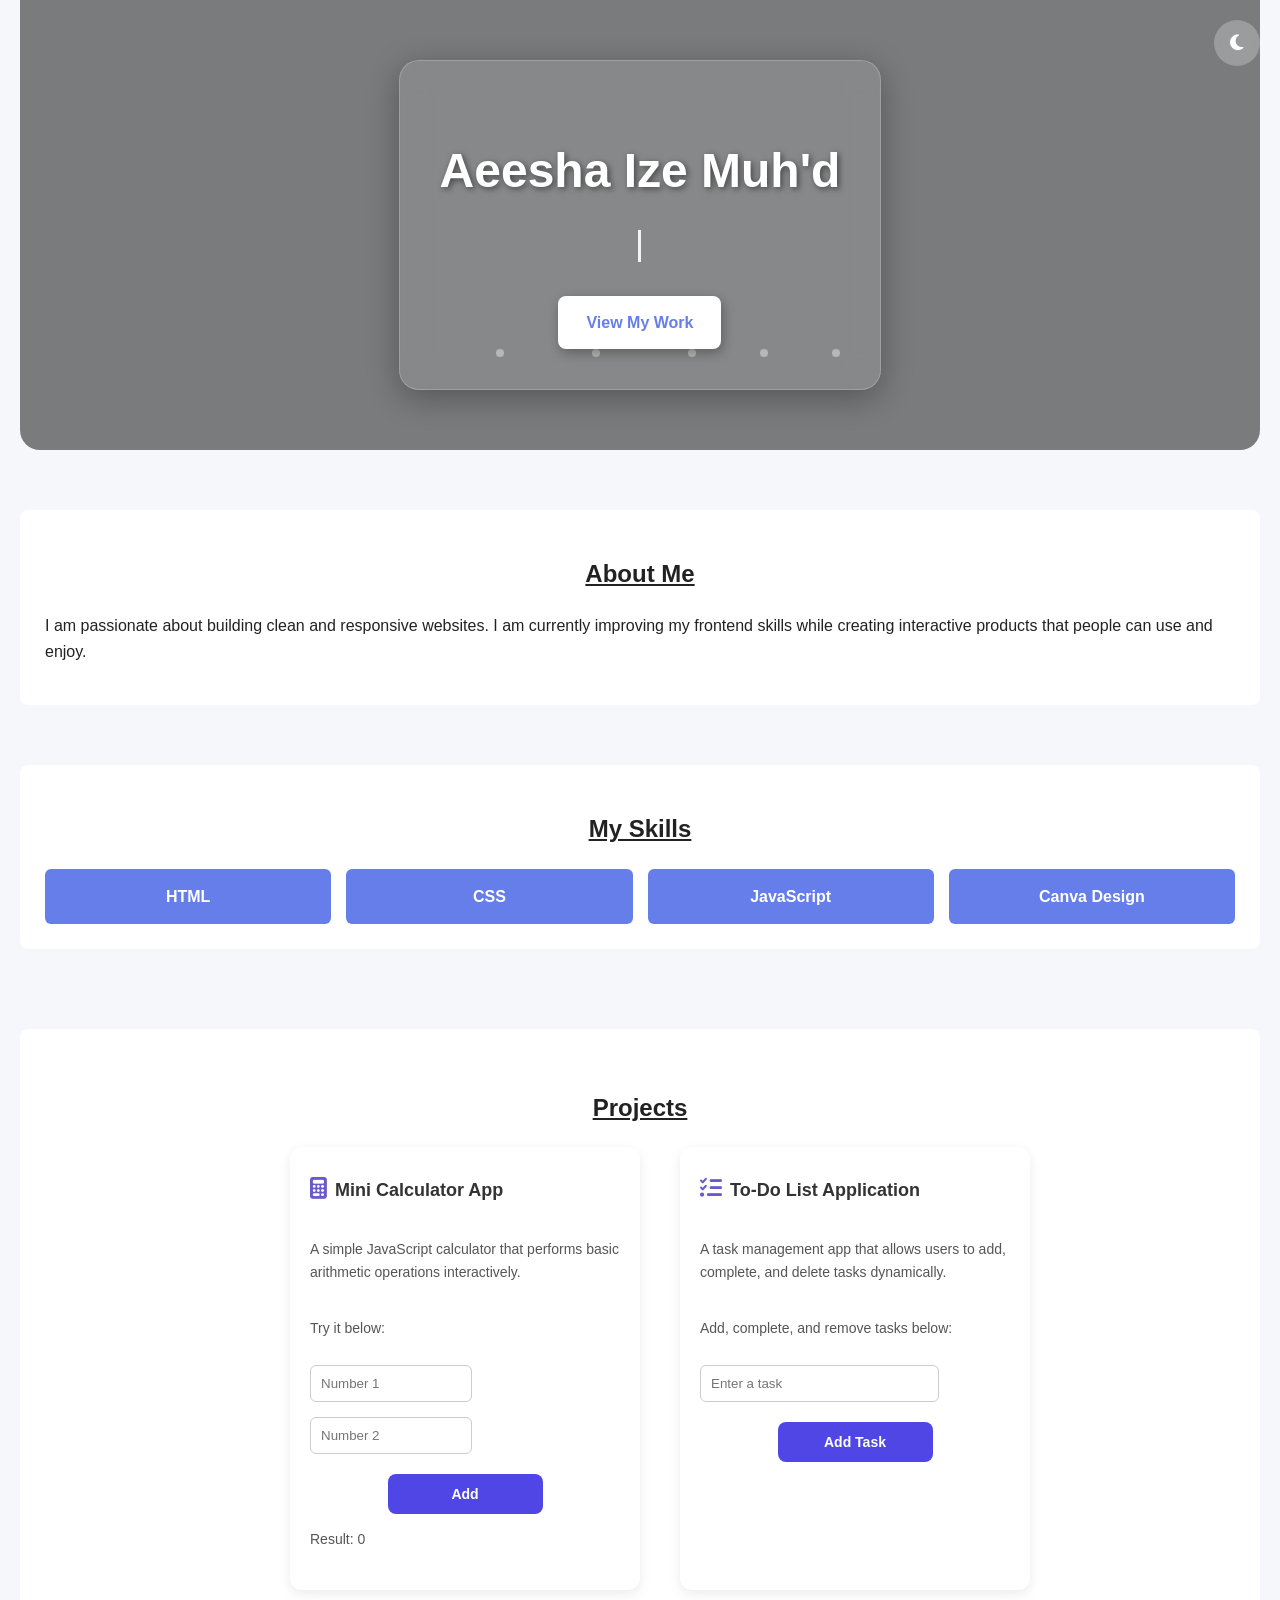
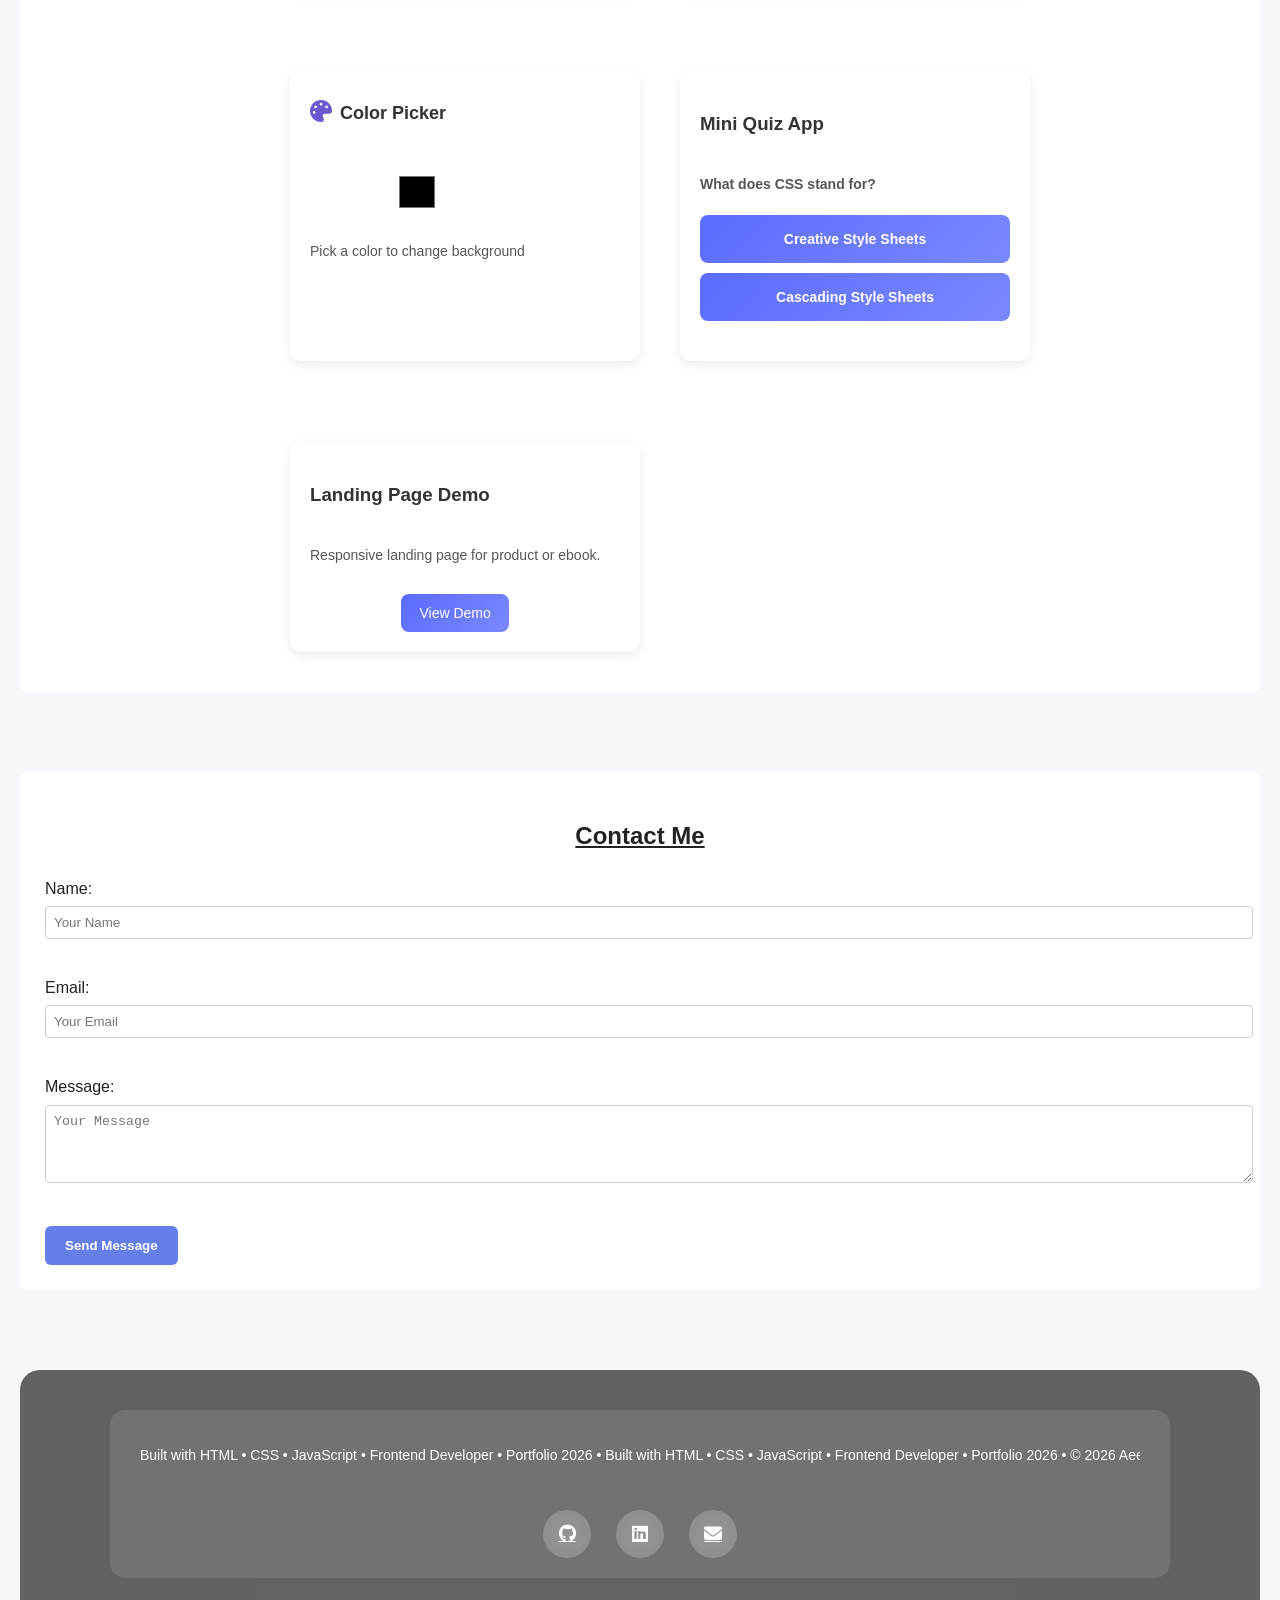
==== index.html @ 310973ae "Add files via upload" ====
<!DOCTYPE html>
<html lang="en">
<head>
    <meta charset="UTF-8">
    <title>Aeesha Ize Muh'd | Frontend Developer</title>
<link rel="stylesheet" href="style.css">
    <link rel="stylesheet" href="https://cdnjs.cloudflare.com/ajax/libs/font-awesome/6.5.0/css/all.min.css">
    <link rel="bg" href="header-bg.jpg">
</head>
<body>

    <!-- HERO HEADER 
    <header>
        <h1>Aeesha Ize Muh'd</h1>
        <p class="tagline">Frontend Developer | Building Interactive & Modern Web Apps</p>
        <a href="#projects" class="cta-button">View My Work</a>
    </header> -->
<!-- HERO HEADER -->
<header>
    <button id="darkToggle" class="dark-toggle" aria-label="Toggle dark mode">
  <i class="fas fa-moon"></i>
</button>
    
    <div class="glass-card">
    <div class="header-content">
        <h1>Aeesha Ize Muh'd</h1>
        <p class="tagline">
            <span class="typing">Frontend Developer | Building Interactive & Modern Web Apps</span>
            <!-- Frontend Developer | Building Interactive & Modern Web Apps
         -->
        </p>
        <a href="#projects" class="cta-button">View My Work</a>
    </div>
    <div class="particles">
  <span></span>
  <span></span>
  <span></span>
  <span></span>
  <span></span>
</div>
</div>
</header>

    <!-- ABOUT SECTION -->
    <section id="about">
        <h2>About Me</h2>
        <p>
     I am passionate about building clean and responsive websites. 
            I am currently improving my frontend skills while creating interactive products that people can use and enjoy.
        </p>
    </section>

    <!-- SKILLS SECTION -->
    <section id="skills">
        <h2>My Skills</h2>
        <div class="skills-container">
            <div class="skill-card">HTML</div>
            <div class="skill-card">CSS</div>
            <div class="skill-card">JavaScript</div>
            <div class="skill-card">Canva Design</div>
        </div>
    </section>

    <!-- PROJECTS SECTION -->
    <section id="projects">
        <h2>Projects</h2>
        <div class="projects-container">
            <div class="project-card" id="calculator-project">
   <div class="project-title"> <i class="fas fa-calculator project-icon"></i>
    <h3>Mini Calculator App</h3>
    </div>
    <p>A simple JavaScript calculator that performs basic arithmetic operations interactively.</p>
    <p>Try it below:</p>
    
    <input type="number" id="num1" placeholder="Number 1">
    <input type="number" id="num2" placeholder="Number 2">
    <button onclick="calculate()">Add</button>
    <p>Result: <span id="result">0</span></p>
</div>
              <!--  <h3>Mini Calculator</h3>
                <p>Interactive calculator built with HTML, CSS & JS.</p> -->
            
            <!-- To-Do List Placeholder -->
            <!-- To-Do List -->
<div class="project-card" id="todo-project">
     <div class="project-title"><i class="fas fa-list-check project-icon"></i>
   
    <h3>To-Do List Application</h3>
    </div>
     <p>A task management app that allows users to add, complete, and delete tasks dynamically.</p>
     <p>Add, complete, and remove tasks below:</p>
    <input type="text" id="todo-input" placeholder="Enter a task">
    <button onclick="addTask()">Add Task</button>

    <ul id="todo-list"></ul>
</div>
           
            <!-- Color Picker Placeholder -->
            <div class="project-card" id="colorpicker-project">
                <div class="project-title">  <i class="fas fa-palette project-icon"></i>
                <h3>Color Picker</h3>
                </div>
             <div class="color-picker-box">
    <input type="color" id="colorPicker" />
    <p class="color-text">Pick a color to change background</p>
</div>
               
            </div>
            <!-- Mini Quiz Placeholder -->
            <div class="project-card" id="quiz-project">
                <h3>Mini Quiz App</h3>
                <div class="quiz-box">
    <p class="quiz-question">What does CSS stand for?</p>

    <button class="quiz-btn" onclick="checkQuiz(false)">
        Creative Style Sheets
    </button>

    <button class="quiz-btn" onclick="checkQuiz(true)">
        Cascading Style Sheets
    </button>

    <p id="quizResult" class="quiz-result"></p>
</div>
            </div>
            
            <div class="project-card">
                <h3>Landing Page Demo</h3>
              <div class="landing-demo">
    <p>Responsive landing page for product or ebook.</p>

    <a href="ebook-demo.html" class="view-demo-btn">
        View Demo
    </a>
</div>
                
            </div>
        </div>
    </section>

   <!-- CONTACT SECTION  -->
    <section id="contact">
        <h2>Contact Me</h2>
        <form>
            <label>Name:</label><br>
            <input type="text" placeholder="Your Name"><br><br>

            <label>Email:</label><br>
            <input type="email" placeholder="Your Email"><br><br>

            <label>Message:</label><br>
            <textarea rows="4" cols="30" placeholder="Your Message"></textarea><br><br>

            <button type="submit">Send Message</button>
        </form>
    </section> 
    
  
</section>
    
<script>
function calculate() {
    const num1 = parseFloat(document.getElementById('num1').value) || 0;
    const num2 = parseFloat(document.getElementById('num2').value) || 0;
    const result = num1 + num2;
    document.getElementById('result').textContent = result;
}
</script>

<script>
    
    
   // To-Do List
    function addTask() {
        const input = document.getElementById('todo-input');
        const taskText = input.value.trim();
        if (taskText === "") return;

        const li = document.createElement('li');
        li.textContent = taskText;


        // Add complete/remove functionality
        li.addEventListener('click', function() {
            li.classList.toggle('completed');
        });

        li.addEventListener('dblclick', function() {
            li.remove();
        });

        document.getElementById('todo-list').appendChild(li);
        input.value = "";
} 

const colorPicker = document.getElementById("colorPicker");

if (colorPicker) {
    colorPicker.addEventListener("input", function () {
        document.body.style.background = this.value;
    });
}
function checkQuiz(isCorrect) {
    const result = document.getElementById("quizResult");

    if (isCorrect) {
        result.textContent = "✅ Correct!";
        result.style.color = "green";
    } else {
        result.textContent = "❌ Try again!";
        result.style.color = "red";
    }
}


const toggle = document.getElementById("darkToggle");
const icon = toggle.querySelector("i");

// ✅ 1. Load saved theme
const savedTheme = localStorage.getItem("theme");

if (savedTheme === "dark") {
  document.body.classList.add("dark");
  icon.classList.replace("fa-moon", "fa-sun");
}

// ✅ 2. Auto-detect system theme (first visit only)
if (!savedTheme) {
  const prefersDark = window.matchMedia("(prefers-color-scheme: dark)").matches;
  if (prefersDark) {
    document.body.classList.add("dark");
    icon.classList.replace("fa-moon", "fa-sun");
  }
}

// ✅ 3. Toggle on click
toggle.addEventListener("click", () => {
  document.body.classList.toggle("dark");

  const isDark = document.body.classList.contains("dark");

  // switch icon
  icon.classList.toggle("fa-sun", isDark);
  icon.classList.toggle("fa-moon", !isDark);

  // save preference
  localStorage.setItem("theme", isDark ? "dark" : "light");
});

// === Scroll reveal for project cards ===
const cards = document.querySelectorAll(".project-card");

const observer = new IntersectionObserver(
  (entries) => {
    entries.forEach((entry) => {
      if (entry.isIntersecting) {
        entry.target.classList.add("show");
      }
    });
  },
  {
    threshold: 0.2,
  }
);

cards.forEach((card) => observer.observe(card));

cards.forEach((card, index) => {
  card.style.transitionDelay = `${index * 0.12}s`;
});

// === Scroll reveal for skills ===
const skills = document.querySelectorAll(".skill-card");

const skillObserver = new IntersectionObserver(
  (entries) => {
    entries.forEach((entry) => {
      if (entry.isIntersecting) {
        entry.target.classList.add("show");
      }
    });
  },
  { threshold: 0.2 }
);

skills.forEach((skill) => skillObserver.observe(skill));
</script>

<footer>
  <div class="footer-content">
      <div class="footer-marquee">
  <div class="footer-track">
   <p> Built with HTML • CSS • JavaScript • Frontend Developer • Portfolio 2026 • 
    Built with HTML • CSS • JavaScript • Frontend Developer • Portfolio 2026 •
     © 2026 Aeesha Ize. All rights reserved.</p>
    </div> 
    </div>

   <!--  <div class="social-links">
      <a href="#">GitHub</a>
      <a href="#">LinkedIn</a>
      <a href="#">Email</a>
    </div> -->
    <div class="footer-icons">
      <a href="https://github.com/Ayoosh-Tech"><i class="fab fa-github"></i></a>
      <a href="https://www.linkedin.com/in/ayoosh-tech"><i class="fab fa-linkedin"></i></a>
      <a href="mailto: izeaishat@gmail.com"><i class="fas fa-envelope"></i></a>
    </div>
  </div>
</footer>
</body>
</html>
---- style.css ----
/* BODY & GENERAL */
:root {
  --bg: #f5f7fa;
  --card-bg: #ffffff;
  --text: #222;
  --primary: #6a5acd;
}

body.dark {
  --bg: #0f172a;
  --card-bg: #1e293b;
  --text: #e5e7eb;
}

body {
    font-family: Arial, sans-serif;
    margin: 0;
    padding: 0 20px;
    background-color:#f5f7fa;
    line-height: 1.6;
    background: var(--bg);
    color: var(--text);
    transition: background 0.35s ease, color 0.35s ease;
}

/* HEADER 
header {
    text-align: center;
    padding: 50px 0;
    background: linear-gradient(to right, #667eea, #764ba2);
    color: white;
}
*/
/*
header h1 {
    font-size: 36px;
    margin-bottom: 10px;
}
*/
/*
.tagline {
    font-size: 18px;
    opacity: 0.9;
    margin-bottom: 20px;
}*/
/*
.cta-button {
    display: inline-block;
    padding: 12px 25px;
    background-color: #fff;
    color: #667eea;
    text-decoration: none;
    border-radius: 6px;
    font-weight: bold;
}*/
/*
.cta-button:hover {
    background-color: #e0e0ff;
}*/

/* HERO HEADER - Modern & Professional */
header {
    position: relative;
    width: 100%;
    height: 450px;
    /*background: linear-gradient(135deg, #6a5acd, #7b68ee);*/
   /* background: linear-gradient(135deg, #667eea, #764ba2, #667eea, #764ba2);*/
    display: flex;
    justify-content: center;
    align-items: center;
    text-align: center;
    color: white;
    overflow: hidden;
    /*animation: gradientBG 15s ease infinite;*/
    border-radius: 0 0 20px 20px;
    background-image: url("header-bg.jpg");
  background-size: cover;        /* fills screen */
  background-position: center;   /* centers image */
  background-repeat: no-repeat;  /* no repeating */
 /* background-attachment: fixed;   stays still when scrolling */
}


header::after {
    content: "";
    position: absolute;
    top: 0; left: 0;
    width: 100%;
    height: 100%;
    background: rgba(0,0,0,0.5); /* dark overlay */
    z-index: 0;
}

.header-content {
    position: relative;
    z-index: 1;
    animation: fadeInUp 1.5s ease forwards;
  opacity: 0;
}

@keyframes fadeInUp {
  from {
    opacity: 0;
    transform: translateY(40px);
  }
  to {
    opacity: 1;
    transform: translateY(0);
  }
}

header h1 {
    font-size: 48px;
    margin-bottom: 15px;
    text-shadow: 2px 2px 6px rgba(0,0,0,0.5);
}

header .tagline {
    font-size: 20px;
    margin-bottom: 25px;
    opacity: 0.9;
}

header .cta-button {
    display: inline-block;
    padding: 14px 28px;
    background-color: #fff;
    color: #667eea;
    text-decoration: none;
    border-radius: 8px;
    font-weight: bold;
    box-shadow: 2px 4px 12px rgba(0,0,0,0.3);
    transition: all 0.3s;
}

header .cta-button:hover {
    background-color: #e0e0ff;
    transform: translateY(-3px);
}

/* Animated Gradient Background 
@keyframes gradientBG {
    0% { background-position: 0% 50%; }
    50% { background-position: 100% 50%; }
    100% { background-position: 0% 50%; }
}*/

/* RESPONSIVE */
@media (max-width: 768px) {
    header {
        height: 350px;
        padding: 0 15px;
    }

    header h1 {
        font-size: 36px;
    }

    header .tagline {
        font-size: 16px;
    }

    header .cta-button {
        padding: 12px 20px;
    }
}

.particles span {
  position: absolute;
  display: block;
  width: 8px;
  height: 8px;
  background: white;
  opacity: 0.4;
  border-radius: 50%;
  animation: float 10s linear infinite;
}

.particles span:nth-child(1) {
  left: 20%;
  animation-duration: 12s;
}
.particles span:nth-child(2) {
  left: 40%;
  animation-duration: 8s;
}
.particles span:nth-child(3) {
  left: 60%;
  animation-duration: 15s;
}
.particles span:nth-child(4) {
  left: 75%;
  animation-duration: 10s;
}
.particles span:nth-child(5) {
  left: 90%;
  animation-duration: 13s;
}

@keyframes float {
  0% {
    bottom: -10px;
    transform: translateX(0);
  }
  100% {
    bottom: 500px;
    transform: translateX(50px);
  }
}

/* .typing::after {
  content: "Frontend Developer | Building Interactive & Modern Web Apps";
  animation: typing 4s steps(45) 1 forwards;
  white-space: nowrap;
  overflow: hidden;
  border-right: 3px solid white;
}

@keyframes typing {
  from {
    width: 0;
  }
  to {
    width: 100%;
  }
}*/
 
/* .typing {
  display: inline-block;
  overflow: hidden;
  border-right: 3px solid white;
  animation: blink 0.8s infinite;
}

@keyframes blink {
  50% {
    border-color: transparent;
  }
} */

.typing {
  display: inline-block;
  overflow: hidden;
  white-space: nowrap;
  border-right: 3px solid white;
  width: 0;
  animation: typing 8s steps(45, end) infinite, blink 2s infinite;
}

/*@keyframes typing {
  from {
    width: 0;
  }
  to {
    width: 100%;
  }
}*/

@keyframes typing {
  0% {
    width: 0;
  }

  40% {
    width: 100%;
  }

  60% {
    width: 100%;
  }

  100% {
    width: 0;
  }
}

@keyframes blink {
  50% {
    border-color: transparent;
  }
}

.glass-card {
  position: relative;
  z-index: 1;
  padding: 40px;
  border-radius: 20px;
  backdrop-filter: blur(15px);
  background: rgba(255, 255, 255, 0.1);
  border: 1px solid rgba(255, 255, 255, 0.2);
  box-shadow: 0 8px 32px rgba(0, 0, 0, 0.3);
}

/* SECTIONS */
section {
    background: white;
    padding: 25px;
    margin-bottom: 20px;
    border-radius: 8px;
    margin: 60px 0;
}
section,
.project-card {
  background: var(--card-bg);
  transition: background 0.35s ease;
}

/* SKILLS */
.skills-container {
    display: flex;
    flex-wrap: wrap;
    gap: 15px;
}

.skill-card {
    flex: 1 1 120px;
    background-color: #667eea;
    color: white;
    text-align: center;
    padding: 15px;
    border-radius: 6px;
    font-weight: bold;
}

/* PROJECTS */
#projects {
  margin: 80px 0;
  text-align: center;
  padding: 40px 20px;
}

.projects h2 {
  font-size: 28px;
  margin-bottom: 50px;
  color: #333;
}
 h2{
     text-decoration: underline;
 }
/* Grid Layout */
.projects-container {
  display: grid;
  grid-template-columns: repeat(2, 1fr);
  gap: 80px;
  max-width: 700px;
  margin: 0 auto;
}

/* Tablet and above View */
@media (max-width: 768px) {
  .projects-container {
    grid-template-columns: 1fr;
    gap: 80px;
  }
}

.project-card {
    display: flex;
    flex-direction: column;
    align-items: flex-start;
    justify-content: flex-start;
    background-color: #ffffff;
    border-radius: 12px;
    box-shadow: 0 4px 12px     rgba(0,0,0,0.08);
    padding: 20px;
    text-align: left;
    width: 100%;
}

.project-card:hover {
    transform: translateY(-10px);
}
.project-icon {
  font-size: 30px;
  color: #6a5acd;
  margin-bottom: 15px;
}

.project-card h3 {
  color: #333;
  margin-bottom: 10px;
}

.project-card p {
  font-size: 14px;
  color: #555;
  margin-bottom: 20px;
}

/* Center only icon, title and button */
/*.project-title,*/
.project-icon,
.project-card button{
    align-self: center;
    text-align: center;
}

#projects .project-card button {
  display: block;
  background-color: #4f46e5;
  color: white;
  padding: 10px;
  font-weight: 600;
  font-size: 14px;
  border: none;
  border-radius: 8px;
  cursor: pointer;
  transition: 0.3s ease;
  width: 50%;
  height: 40px;
  margin-top: 10px;
}

.project-card button:hover {
  background-color: #4338ca;
  transform: translateY(-2px);
  opacity: 0.9;
}

.project-card input {
  width: 100%;
  padding: 10px;
  margin-bottom: 10px;
  border-radius: 6px;
  border: 1px solid #ccc;
}

.project-card:nth-child(1) {
  animation-delay: 0.2s;
}

.project-card:nth-child(2) {
  animation-delay: 0.4s;
}

.project-card:nth-child(3) {
  animation-delay: 0.6s;
}

@keyframes fadeUp {
  to {
    opacity: 1;
    transform: translateY(0);
  }
}

.project-title {
  display: flex;
  align-items: center;
  justify-content: center;
  gap: 8px;
  margin-bottom: 10px;
}

.project-title i {
  color: #6a5acd;
  font-size: 22px;
  padding-top: 10px;
}

.project-title h3 {
  margin: 0;
  font-size: 18px;
}


/* CONTACT FORM */
input, textarea {
    width: 100%;
    padding: 8px;
    margin-top: 5px;
    margin-bottom: 10px;
    border-radius: 4px;
    border: 1px solid #ccc;
}

button {
    padding: 12px 20px;
    border: none;
    background-color: #667eea;
    color: white;
    border-radius: 6px;
    cursor: pointer;
    font-weight: bold;
}

/*button:hover {
    background-color: #5563c1;*/
  button:hover {
  background-color: #4338ca;
  transform: scale(1.05);
  transition: 0.3s ease;
}


/* RESPONSIVE */
@media (max-width: 768px) {
    .skills-container, .projects-container {
        flex-direction: column;
    }
}
#calculator-project input {
    width: 45%;
    margin-right: 5%;
}

#calculator-project button {
    width: 50%;
    margin-top: 10px;
}
h2{
    text-align: center;
}
/* TO-DO LIST */
#todo-project input {
    width: 70%;
    margin-right: 5px;
}


#todo-list {
    list-style: none;
    padding: 0;
    margin-top: 15px;
}

/*#todo-list li {
    display: flex;
    justify-content: space-between;
    align-items: center;
    background-color: #5563c1;
    padding: 10px 15px;
    margin: 10px auto;
    border-radius: 8px;
    width: 100%;
    max-width: 150px;
    color: white;
}*/
/*#todo-list li {
    background-color: #5563c1;
    color: white;
    padding-bottom: 10px;
    margin-bottom: 8px;
    border-radius: 6px;
    cursor: pointer;
    transition: background-color 0.3s;
    width: 100%;
}*/

/*#todo-list li {
    background-color: #667eea;
    padding: 6px 10px;
    margin: 6px auto;
    border-radius: 6px;
    width: fit-content;
    max-width: 300px;
    font-size: 13px;
    color: white;
}*/

#todo-list li {
    display: inline-block;
    background-color: #667eea;
    padding: 8px 14px;
    margin: 6px 0;
    border-radius: 20px;
    font-size: 14px;
    color: white;
}

#todo-list li:hover {
    background-color: #4451a1;
}

#todo-list li.completed {
    text-decoration: line-through;
    opacity: 0.7;
    background-color: #667eea;
}
/*
footer {
    background: #111827;
    color: white;
    padding: 25px 20px;
    margin-top: 80px;
}

.footer-content {
    max-width: 1000px;
    margin: auto;
    display: flex;
    justify-content: space-between;
    align-items: center;
    flex-wrap: wrap;
}

.footer-content p {
    font-size: 14px;
}

.social-links a {
    color: #9ca3af;
    text-decoration: none;
    margin-left: 15px;
    font-size: 14px;
    transition: 0.3s;
}

.social-links a:hover {
    color: white;
}
.footer-content {
    text-align: center;
}

.social-links {
    margin-top: 10px;
}*/


/*footer {
    background: #111827;
    color: white;
    padding: 30px 20px;
    margin-top: 80px;
}

.footer-content {
    max-width: 1000px;
    margin: auto;
    display: flex;
    justify-content: space-between;
    align-items: center;
    flex-wrap: wrap;
}

.footer-content p {
    font-size: 14px;
}*/

footer {
    position: relative;
    background: url("header-bg.jpg") center/cover no-repeat;
    padding: 40px 20px;
    margin-top: 80px;
    color: white;
    border-radius: 20px 20px 0 0;
}

/* Dark overlay */
footer::before {
    content: "";
    position: absolute;
    inset: 0;
    background: rgba(0, 0, 0, 0.6);
    border-radius: 20px 20px 0 0;
}

/* Glass container */
.footer-content {
    position: relative;
    z-index: 1;
    max-width: 1000px;
    margin: auto;
    display: flex;
    justify-content: space-between;
    align-items: center;
    flex-wrap: wrap;

    background: rgba(255, 255, 255, 0.1);
    backdrop-filter: blur(10px);
    padding: 20px 30px;
    border-radius: 15px;
}

/* Social Icons 
.social-icons a {
    color: #9ca3af;
    font-size: 18px;
    margin-left: 15px;
    transition: 0.3s ease;
}

.social-icons a:hover {
    color: #667eea;
    transform: translateY(-3px);
}*/

/*.footer-icons a {
    display: inline-flex;
    justify-content: center;
    align-items: center;
    width: 40px;
    height: 40px;
    margin-left: 12px;
    border-radius: 50%;
    background-color: #1f2937;
    color: #9ca3af;
    font-size: 16px;
    transition: all 0.3s ease;
}*/

/* Glow Hover Effect 
.footer-icons a:hover {
    background-color: #667eea;
    color: white;
    box-shadow: 0 0 15px #667eea;
    transform: translateY(-4px);
}
.footer-marquee {
    overflow: hidden;
    white-space: nowrap;
    width: 100%;
}

.footer-track {
    display: inline-block;
    animation: scrollText 15s linear infinite;
    font-size: 14px;
    letter-spacing: 1px;
}

@keyframes scrollText {
    0% {
        transform: translateX(0);
    }
    100% {
        transform: translateX(-50%);
    }
}
.footer-content {
    display: flex;
    flex-direction: column;
    align-items: center;
    justify-content: center;
    gap: 20px;
}

.footer-icons {
    display: flex;
    justify-content: center;
    gap: 20px;
}

.footer-icons a {
    font-size: 20px;
    color: white;
}*/

.footer {
    position: relative;
    margin-top: 80px;
    padding: 80px 20px 40px;
    background: url("your-header-image.jpg") center/cover no-repeat;
    border-top-left-radius: 60px;
    border-top-right-radius: 60px;
    overflow: hidden;
}

/* Glass overlay */
.footer::before {
    content: "";
    position: absolute;
    inset: 0;
    background: rgba(0, 0, 0, 0.45);
    backdrop-filter: blur(12px);
}

/* Make content appear above glass */
.footer > * {
    position: relative;
    z-index: 2;
}

/* Scrolling text */
.footer-marquee {
    overflow: hidden;
    white-space: nowrap;
    margin-bottom: 30px;
    text-align: center;
}

.footer-track {
    display: inline-block;
    animation: scrollText 18s linear infinite;
    color: white;
    font-size: 14px;
}

@keyframes scrollText {
    from { transform: translateX(0); }
    to { transform: translateX(-50%); }
}

/* Icons centered */
.footer-icons {
    display: flex;
    justify-content: center;
    gap: 25px;
    width:100%;
    margin: 0 auto;
}

/* Glass circle icons */
.footer-icons a {
    width: 48px;
    height: 48px;
    display: flex;
    align-items: center;
    justify-content: center;
    border-radius: 50%;
    background: rgba(255,255,255,0.15);
    backdrop-filter: blur(8px);
    color: white;
    font-size: 18px;
    transition: all 0.3s ease;
}

/* Hover effect */
.footer-icons a:hover {
    transform: translateY(-6px);
    background: linear-gradient(135deg, #6c63ff, #8f94fb);
    box-shadow: 0 0 20px rgba(108,99,255,0.8);
}
.color-picker-box {
    text-align: center;
    margin-top: 10px;
}

#colorPicker {
    width: 60px;
    height: 60px;
    border: none;
    cursor: pointer;
    background: none;
}

.color-text {
    font-size: 14px;
    margin-top: 8px;
    color: #666;
}

.quiz-box {
    width: 100%;
    margin-top: 10px;
}

.quiz-question {
    font-weight: 600;
    margin-bottom: 12px;
}

.quiz-btn {
    display: block !important;
    width: 100% !important;
    min-height: 48px;          /* mobile tap size */
    padding: 14px 16px;
    margin: 10px 0;
    border: none;
    border-radius: 12px;
    background: linear-gradient(135deg, #5b6cff, #7a88ff);
    color: white;
    font-size: 15px;
    font-weight: 600;
    text-align: center;
    cursor: pointer;
    box-sizing: border-box;
}

/* nice press effect */
.quiz-btn:active {
    transform: scale(0.97);
}

/* hover for desktop */
.quiz-btn:hover {
    background: linear-gradient(135deg, #4a58e0, #6a78ff);
}

.quiz-result {
    margin-top: 10px;
    font-weight: 600;
}
.quiz-box {
    width: 100% !important;
    display: block !important;
}

.quiz-box * {
    max-width: 100%;
}
.project-card .quiz-box {
    width: 100%;
}
.project-card {
    text-align: left !important;
}

.project-card .card-body {
    display: block !important;
}

.landing-demo {
    text-align: center;
    margin-top: 10px;
}


.view-demo-btn {
    display: inline-block;
    margin-top: 8px;
    padding: 8px 18px;
    background: linear-gradient(135deg, #5b6cff, #7a88ff);
    color: white;
    border-radius: 8px;
    text-decoration: none;
    font-size: 14px;
}

.view-demo-btn:hover {
    opacity: 0.9;
}

.project-card {
  transition: all 0.25s ease;
  cursor: pointer;
}

.project-card:hover {
  transform: translateY(-6px);
  box-shadow: 0 20px 40px rgba(0,0,0,0.15);
}
html {
  scroll-behavior: smooth;
}
@media (max-width: 768px) {
  .projects-grid {
    gap: 16px;
  }

  .project-card {
    padding: 18px;
  }

  section {
    padding: 40px 16px;
  }
}

.dark-toggle {
  position: fixed;
  top: 20px;
  right: 20px;
  width: 46px;
  height: 46px;
  border-radius: 50%;
  border: none;
  cursor: pointer;
  background: rgba(255,255,255,0.25);
  backdrop-filter: blur(10px);
  color: #fff;
  font-size: 18px;
  display: flex;
  align-items: center;
  justify-content: center;
  z-index: 999;
  transition: all 0.3s ease;
}

.dark-toggle:hover {
  transform: scale(1.08);
  background: rgba(255,255,255,0.35);
}
body.dark .dark-toggle {
  background: rgba(30,41,59,0.6);
}
/* === Scroll Reveal Animation === */
.project-card {
  opacity: 0;
  transform: translateY(40px);
  transition: opacity 0.6s ease, transform 0.6s ease;
}

.project-card.show {
  opacity: 1;
  transform: translateY(0);
}
/* === Skills Scroll Animation === */
.skill-card {
  opacity: 0;
  transform: scale(0.9);
  transition: opacity 0.5s ease, transform 0.5s ease;
}

.skill-card.show {
  opacity: 1;
  transform: scale(1);
}
skills.forEach((skill, index) => {
  skill.style.transitionDelay = `${index * 0.1}s`;
});

@media (max-width: 768px) {
  .projects-container {
    grid-template-columns: 1fr !important; /* full width cards */
    gap: 16px;
  }

  .skill-card {
    flex: 1 1 100% !important;
    margin-bottom: 12px;
  }
}

@media (max-width: 768px) {
  .project-card button,
  .quiz-btn,
  .view-demo-btn,
  input,
  textarea {
    width: 100% !important;
  }
}
@media (max-width: 768px) {
  header {
    height: auto;
    padding: 50px 15px;
  }

  header h1 {
    font-size: 32px;
  }

  .footer {
    padding: 30px 15px;
  }

  .footer-icons {
    gap: 18px;
  }
}

@media (max-width: 480px) {
  section {
    padding: 25px 10px;
  }
}
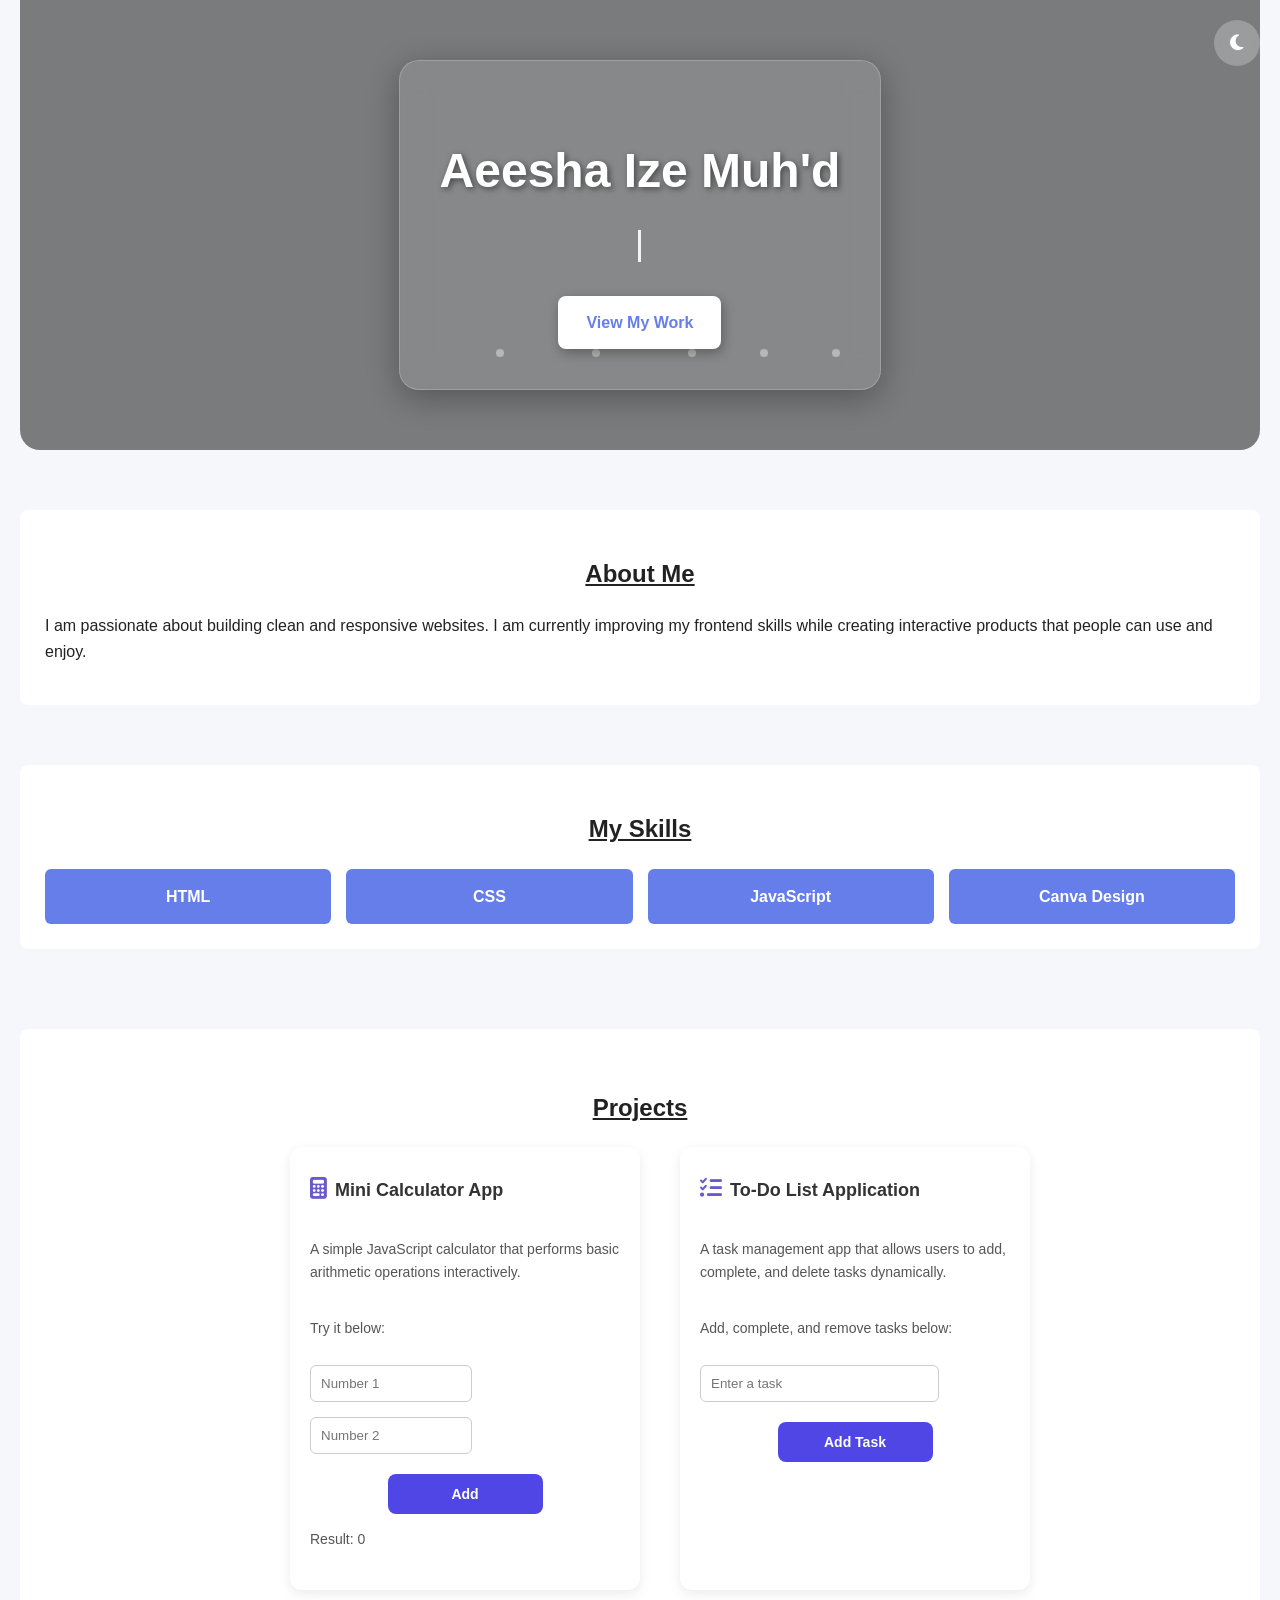
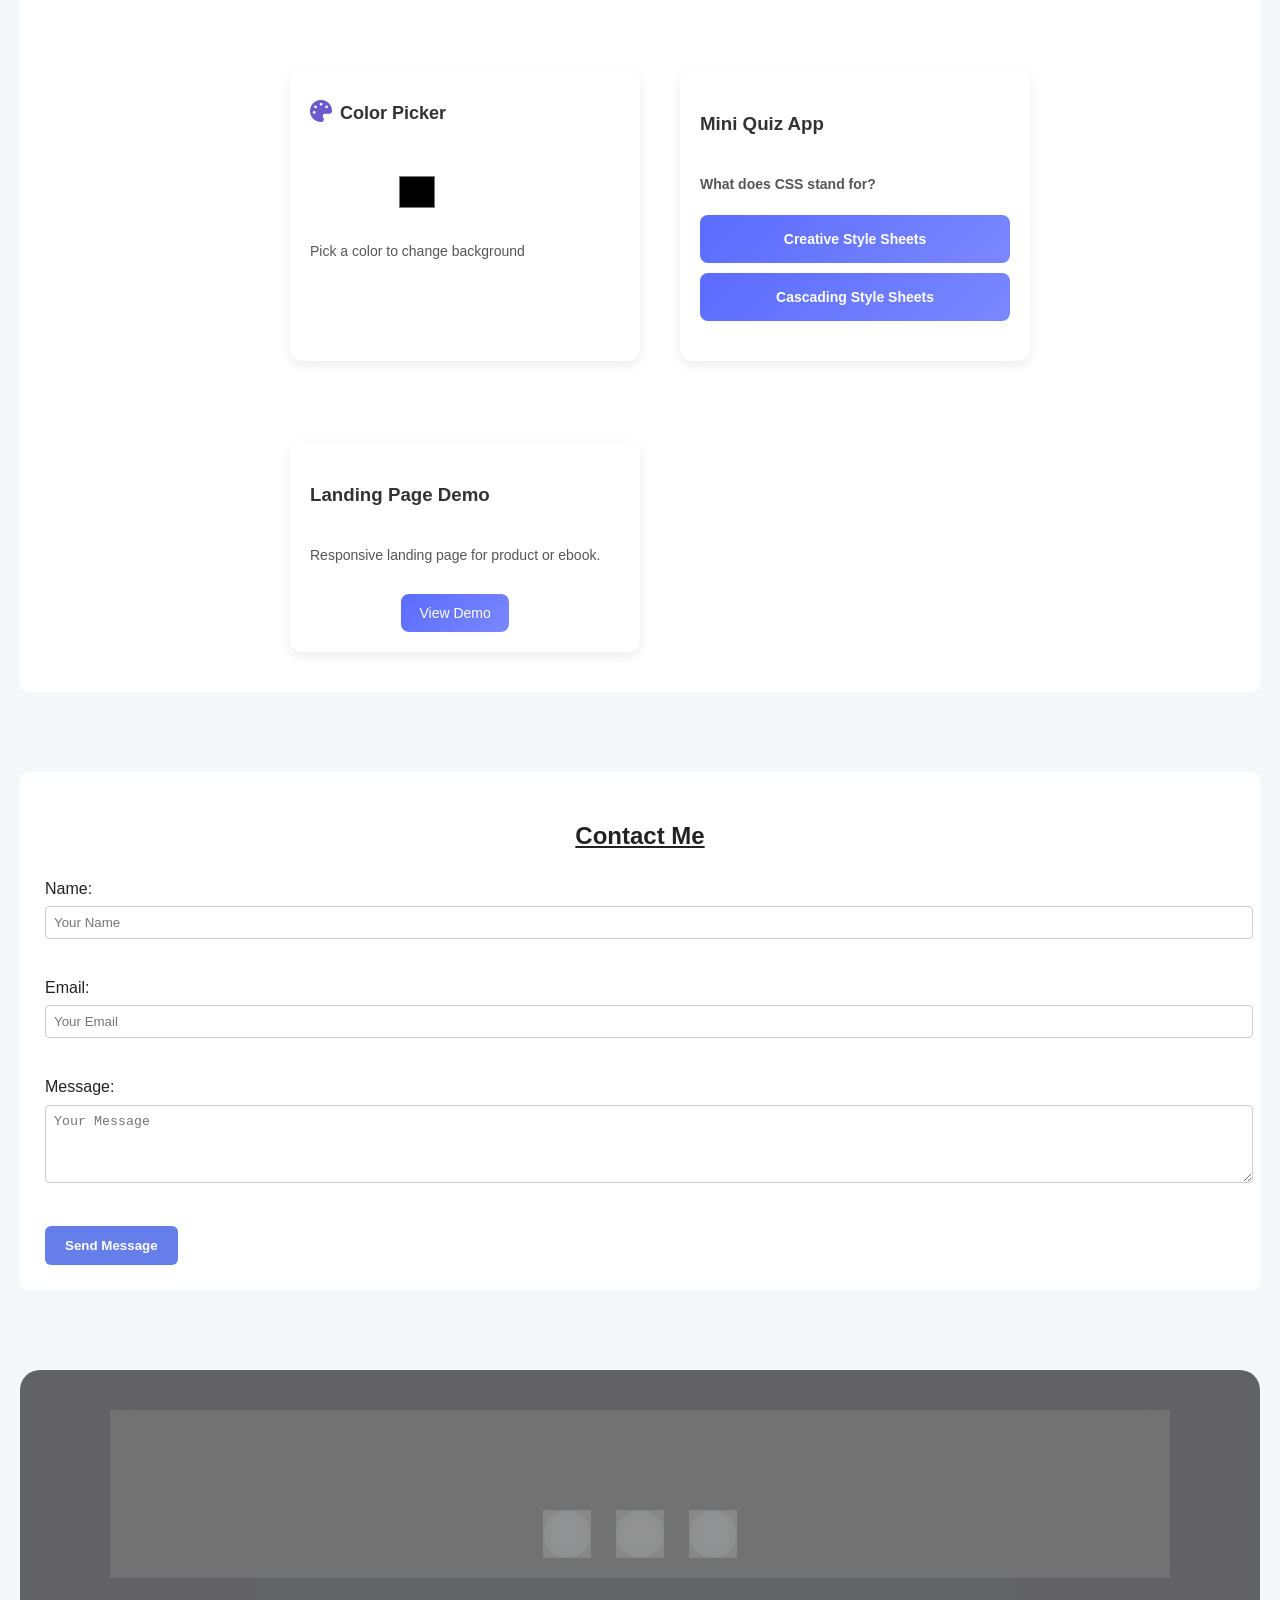
==== commit c973588f: "Update stylesheet link with versioning" ====
--- a/index.html
+++ b/index.html
@@ -3,9 +3,9 @@
 <head>
     <meta charset="UTF-8">
     <title>Aeesha Ize Muh'd | Frontend Developer</title>
-<link rel="stylesheet" href="style.css">
+<link rel="stylesheet" href="style.css?v=2">
     <link rel="stylesheet" href="https://cdnjs.cloudflare.com/ajax/libs/font-awesome/6.5.0/css/all.min.css">
-    <link rel="bg" href="header-bg.jpg">
+    
 </head>
 <body>
 
--- a/style.css
+++ b/style.css
@@ -23,48 +23,12 @@
     transition: background 0.35s ease, color 0.35s ease;
 }
 
-/* HEADER 
-header {
-    text-align: center;
-    padding: 50px 0;
-    background: linear-gradient(to right, #667eea, #764ba2);
-    color: white;
-}
-*/
-/*
-header h1 {
-    font-size: 36px;
-    margin-bottom: 10px;
-}
-*/
-/*
-.tagline {
-    font-size: 18px;
-    opacity: 0.9;
-    margin-bottom: 20px;
-}*/
-/*
-.cta-button {
-    display: inline-block;
-    padding: 12px 25px;
-    background-color: #fff;
-    color: #667eea;
-    text-decoration: none;
-    border-radius: 6px;
-    font-weight: bold;
-}*/
-/*
-.cta-button:hover {
-    background-color: #e0e0ff;
-}*/
 
 /* HERO HEADER - Modern & Professional */
 header {
     position: relative;
     width: 100%;
     height: 450px;
-    /*background: linear-gradient(135deg, #6a5acd, #7b68ee);*/
-   /* background: linear-gradient(135deg, #667eea, #764ba2, #667eea, #764ba2);*/
     display: flex;
     justify-content: center;
     align-items: center;
@@ -73,7 +37,7 @@
     overflow: hidden;
     /*animation: gradientBG 15s ease infinite;*/
     border-radius: 0 0 20px 20px;
-    background-image: url("header-bg.jpg");
+    background-image: url("./header-bg.jpg")!important;
   background-size: cover;        /* fills screen */
   background-position: center;   /* centers image */
   background-repeat: no-repeat;  /* no repeating */
@@ -640,7 +604,7 @@
 
 footer {
     position: relative;
-    background: url("header-bg.jpg") center/cover no-repeat;
+    background: url("./header-bg.jpg") center/cover no-repeat;
     padding: 40px 20px;
     margin-top: 80px;
     color: white;
@@ -997,9 +961,7 @@
   opacity: 1;
   transform: scale(1);
 }
-skills.forEach((skill, index) => {
-  skill.style.transitionDelay = `${index * 0.1}s`;
-});
+
 
 @media (max-width: 768px) {
   .projects-container {
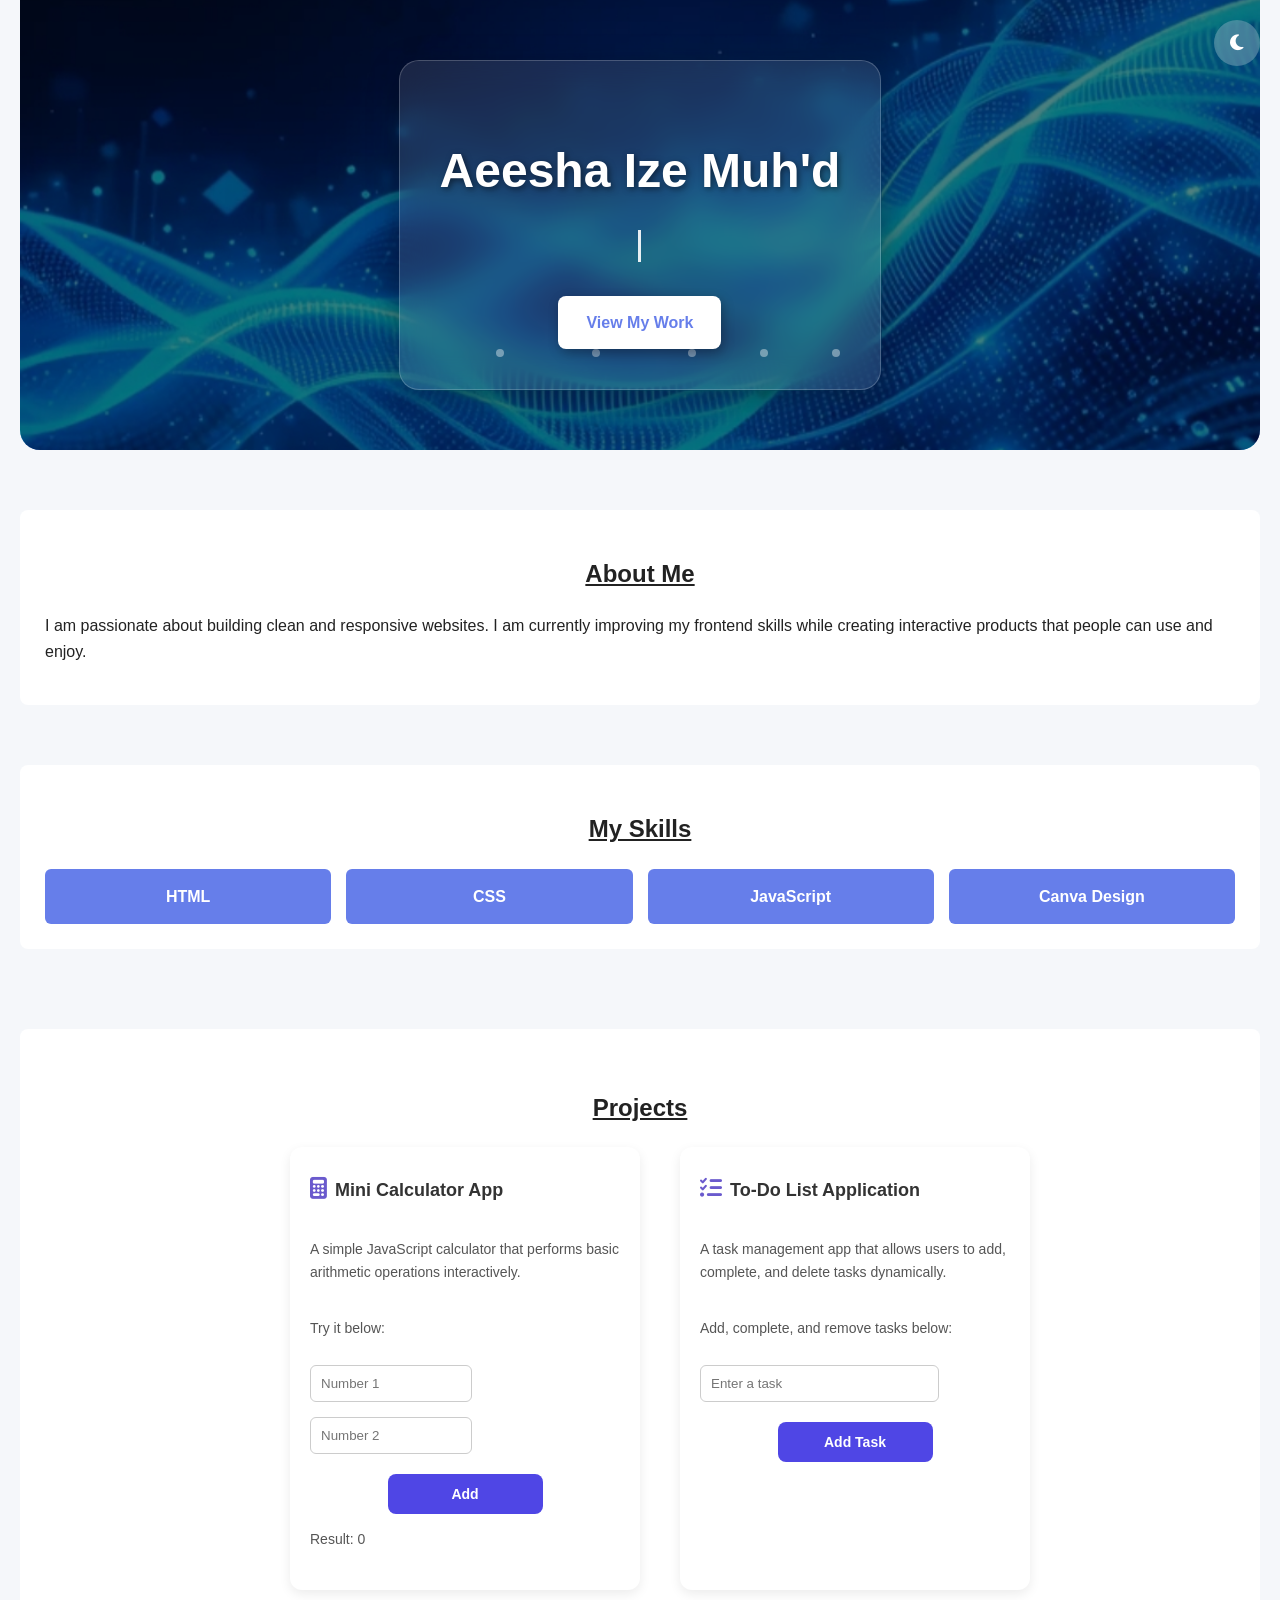
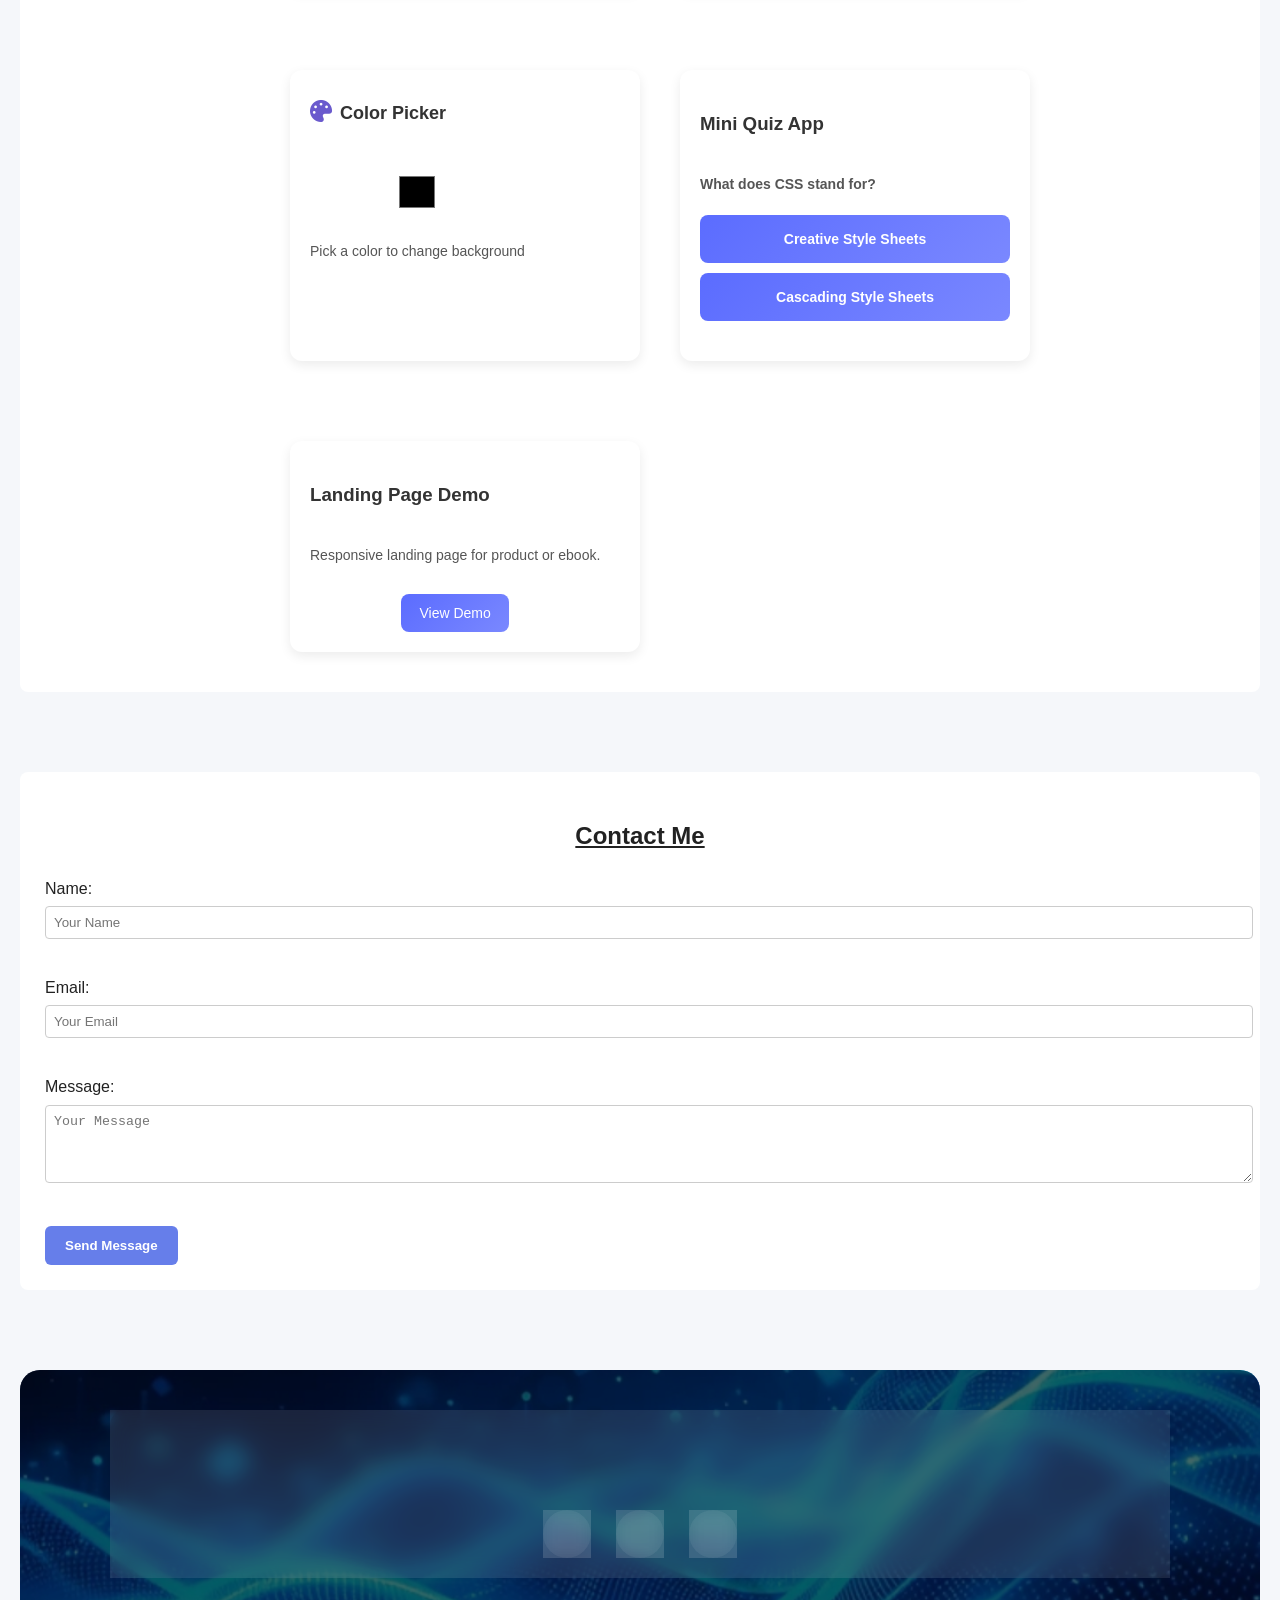
==== commit 4d02837b: "Add files via upload" ====
--- a/index.html
+++ b/index.html
@@ -3,7 +3,7 @@
 <head>
     <meta charset="UTF-8">
     <title>Aeesha Ize Muh'd | Frontend Developer</title>
-<link rel="stylesheet" href="style.css?v=2">
+<link rel="stylesheet" href="style.css">
     <link rel="stylesheet" href="https://cdnjs.cloudflare.com/ajax/libs/font-awesome/6.5.0/css/all.min.css">
     
 </head>
--- a/style.css
+++ b/style.css
@@ -37,7 +37,7 @@
     overflow: hidden;
     /*animation: gradientBG 15s ease infinite;*/
     border-radius: 0 0 20px 20px;
-    background-image: url("./header-bg.jpg")!important;
+    background: url("headerbg.jpg");
   background-size: cover;        /* fills screen */
   background-position: center;   /* centers image */
   background-repeat: no-repeat;  /* no repeating */
@@ -582,29 +582,56 @@
 }*/
 
 
-/*footer {
-    background: #111827;
-    color: white;
-    padding: 30px 20px;
-    margin-top: 80px;
-}
-
+/* Glow Hover Effect 
+.footer-icons a:hover {
+    background-color: #667eea;
+    color: white;
+    box-shadow: 0 0 15px #667eea;
+    transform: translateY(-4px);
+}
+.footer-marquee {
+    overflow: hidden;
+    white-space: nowrap;
+    width: 100%;
+}
+
+.footer-track {
+    display: inline-block;
+    animation: scrollText 15s linear infinite;
+    font-size: 14px;
+    letter-spacing: 1px;
+}
+
+@keyframes scrollText {
+    0% {
+        transform: translateX(0);
+    }
+    100% {
+        transform: translateX(-50%);
+    }
+}
 .footer-content {
-    max-width: 1000px;
-    margin: auto;
     display: flex;
-    justify-content: space-between;
+    flex-direction: column;
     align-items: center;
-    flex-wrap: wrap;
-}
-
-.footer-content p {
-    font-size: 14px;
+    justify-content: center;
+    gap: 20px;
+}
+
+.footer-icons {
+    display: flex;
+    justify-content: center;
+    gap: 20px;
+}
+
+.footer-icons a {
+    font-size: 20px;
+    color: white;
 }*/
 
 footer {
     position: relative;
-    background: url("./header-bg.jpg") center/cover no-repeat;
+    background: url("headerbg.jpg") center/cover no-repeat;
     padding: 40px 20px;
     margin-top: 80px;
     color: white;
@@ -664,58 +691,12 @@
     transition: all 0.3s ease;
 }*/
 
-/* Glow Hover Effect 
-.footer-icons a:hover {
-    background-color: #667eea;
-    color: white;
-    box-shadow: 0 0 15px #667eea;
-    transform: translateY(-4px);
-}
-.footer-marquee {
-    overflow: hidden;
-    white-space: nowrap;
-    width: 100%;
-}
-
-.footer-track {
-    display: inline-block;
-    animation: scrollText 15s linear infinite;
-    font-size: 14px;
-    letter-spacing: 1px;
-}
-
-@keyframes scrollText {
-    0% {
-        transform: translateX(0);
-    }
-    100% {
-        transform: translateX(-50%);
-    }
-}
-.footer-content {
-    display: flex;
-    flex-direction: column;
-    align-items: center;
-    justify-content: center;
-    gap: 20px;
-}
-
-.footer-icons {
-    display: flex;
-    justify-content: center;
-    gap: 20px;
-}
-
-.footer-icons a {
-    font-size: 20px;
-    color: white;
-}*/
 
 .footer {
     position: relative;
     margin-top: 80px;
     padding: 80px 20px 40px;
-    background: url("your-header-image.jpg") center/cover no-repeat;
+    background: url("headerbg.jpg") center/cover no-repeat;
     border-top-left-radius: 60px;
     border-top-right-radius: 60px;
     overflow: hidden;
